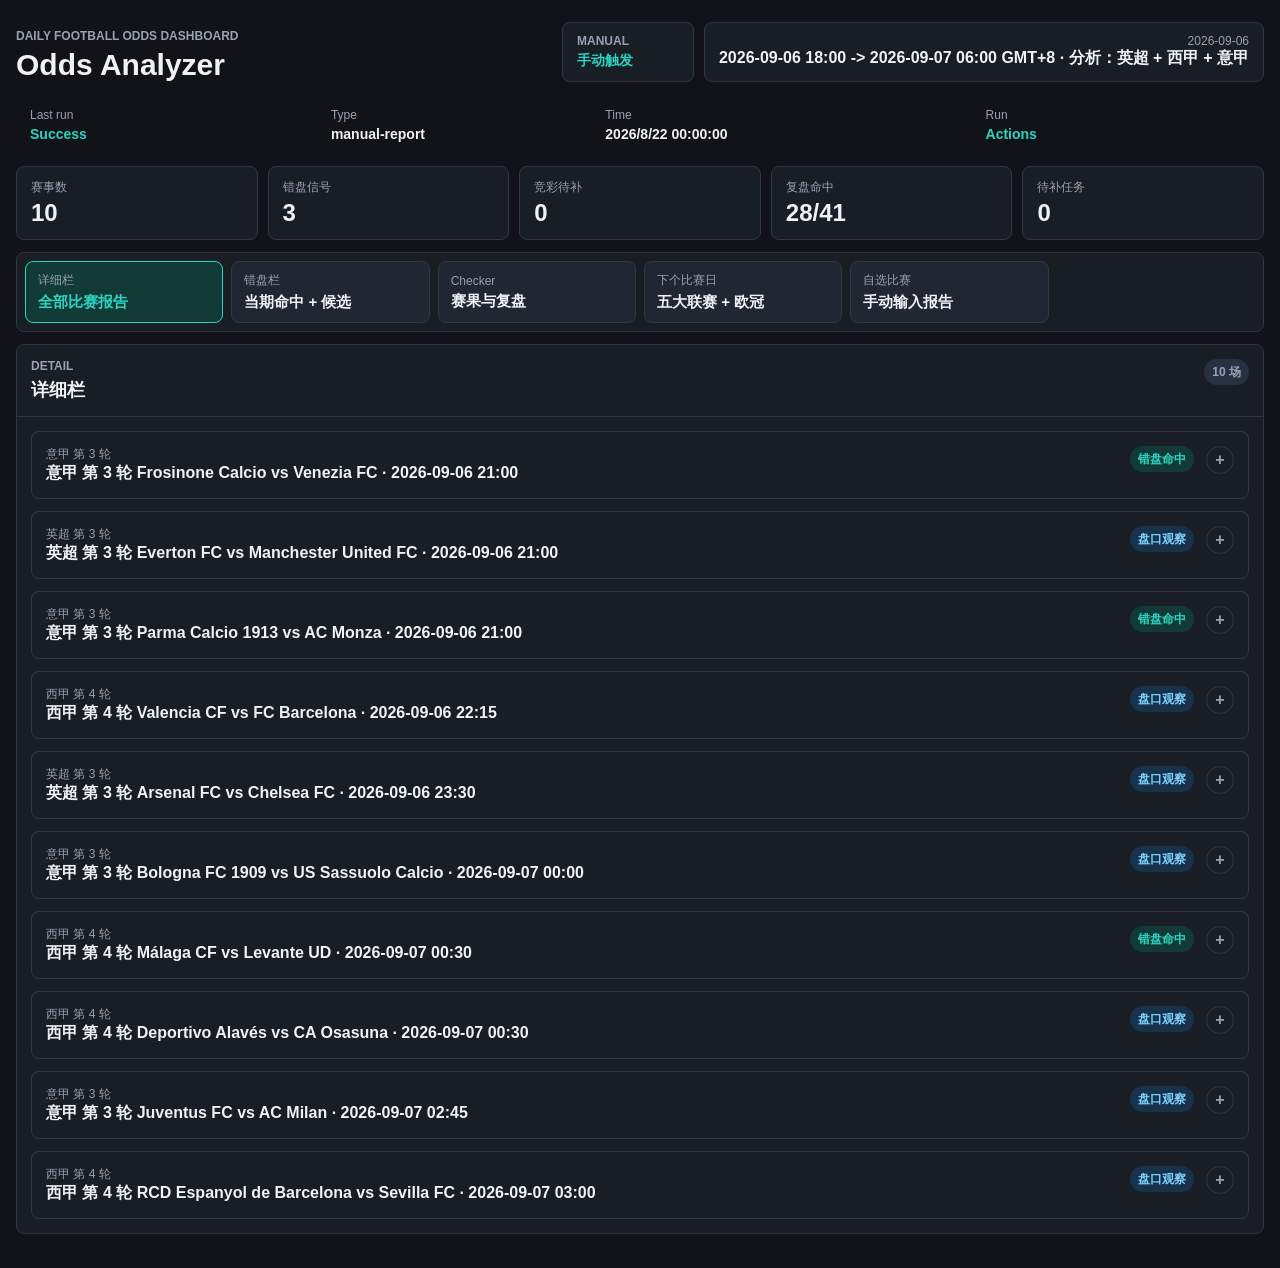
==== dashboard/index.html @ 182e9ae4 "Narrow mismatch pairs using independent snapshot evidence" ====
<!doctype html>
<html lang="zh-CN">
  <head>
    <meta charset="utf-8" />
    <meta name="viewport" content="width=device-width, initial-scale=1" />
    <title>Odds Analyzer</title>
    <link rel="stylesheet" href="./styles.css" />
  </head>
  <body>
    <main class="shell">
      <header class="topbar">
        <div>
          <p class="eyebrow">Daily Football Odds Dashboard</p>
          <h1>Odds Analyzer</h1>
        </div>
        <div class="top-actions">
          <a class="manual-trigger" href="https://github.com/linyinzhou/odds-analyzer/actions/workflows/manual-report.yml" target="_blank" rel="noreferrer">
            <span>Manual</span>
            <strong>手动触发</strong>
          </a>
          <div class="slate">
            <span id="slateDate">--</span>
            <strong id="slateWindow">--</strong>
          </div>
        </div>
      </header>

      <section class="run-status" aria-label="最近运行状态">
        <div>
          <span>Last run</span>
          <strong id="runStatusLabel">读取中</strong>
        </div>
        <div>
          <span>Type</span>
          <strong id="runType">--</strong>
        </div>
        <div>
          <span>Time</span>
          <strong id="runUpdatedAt">--</strong>
        </div>
        <div>
          <span>Run</span>
          <a id="runLink" href="https://github.com/linyinzhou/odds-analyzer/actions" target="_blank" rel="noreferrer">Actions</a>
        </div>
      </section>

      <section class="summary-grid" aria-label="今日赛事概览">
        <article>
          <span>赛事数</span>
          <strong id="totalMatches">0</strong>
        </article>
        <article>
          <span>错盘信号</span>
          <strong id="mismatchMatches">0</strong>
        </article>
        <article>
          <span>竞彩待补</span>
          <strong id="pendingMatches">0</strong>
        </article>
        <article>
          <span>复盘命中</span>
          <strong id="checkerCount">0/0</strong>
        </article>
        <article>
          <span>待补任务</span>
          <strong id="fallbackCount">0</strong>
        </article>
      </section>

      <section class="view-shell">
        <nav class="view-nav" aria-label="栏目">
          <button class="view-button active" data-view="detail">
            <span>详细栏</span>
            <strong>全部比赛报告</strong>
          </button>
          <button class="view-button" data-view="mismatch">
            <span>错盘栏</span>
            <strong>当期命中 + 候选</strong>
          </button>
          <button class="view-button" data-view="checker">
            <span>Checker</span>
            <strong>赛果与复盘</strong>
          </button>
          <button class="view-button" data-view="schedule">
            <span>下个比赛日</span>
            <strong>五大联赛 + 欧冠</strong>
          </button>
          <button class="view-button" data-view="adhoc">
            <span>自选比赛</span>
            <strong>手动输入报告</strong>
          </button>
        </nav>

        <section class="panel" aria-live="polite">
          <div class="panel-head">
            <div>
              <p id="viewEyebrow" class="eyebrow">Detail</p>
              <h2 id="viewTitle">详细栏</h2>
            </div>
            <span id="viewCounter" class="counter">0</span>
          </div>
          <div id="viewBody" class="panel-body"></div>
        </section>
      </section>
    </main>

    <script src="./mismatch-parlays.js?v=20260913-mismatch-parlays-4"></script>
    <script src="./app.js?v=20260913-mismatch-parlays-4"></script>
  </body>
</html>
---- dashboard/styles.css ----
:root {
  color-scheme: dark;
  --bg: #111318;
  --panel: #191d24;
  --panel-soft: #202632;
  --text: #eef2f7;
  --muted: #98a2b3;
  --line: #303846;
  --accent: #2dd4bf;
  --accent-weak: #123b38;
  --warn: #fbbf24;
  --warn-weak: #3b2d12;
  --danger: #fb7185;
  --danger-weak: #3f1c25;
  --watch: #7dd3fc;
  --watch-weak: #17324a;
}

* {
  box-sizing: border-box;
}

body {
  margin: 0;
  background: var(--bg);
  color: var(--text);
  font-family:
    Inter, "Segoe UI", "Microsoft YaHei", "PingFang SC", Arial, sans-serif;
}

button,
input,
select,
table {
  font: inherit;
}

button {
  color: inherit;
}

.shell {
  width: min(1380px, calc(100% - 32px));
  margin: 0 auto;
  padding: 22px 0 34px;
}

.topbar {
  display: flex;
  align-items: flex-end;
  justify-content: space-between;
  gap: 16px;
  margin-bottom: 14px;
}

.eyebrow {
  margin: 0 0 5px;
  color: var(--muted);
  font-size: 12px;
  font-weight: 700;
  letter-spacing: 0;
  text-transform: uppercase;
}

h1,
h2,
h3,
h4,
p {
  margin: 0;
  letter-spacing: 0;
}

h1 {
  font-size: 30px;
}

h2 {
  font-size: 18px;
}

h3 {
  font-size: 16px;
}

h4 {
  margin-bottom: 9px;
  font-size: 14px;
}

.slate,
.manual-trigger,
.summary-grid article,
.view-nav,
.panel,
.match-report,
.mismatch-row,
.checker-item {
  background: var(--panel);
  border: 1px solid var(--line);
  border-radius: 8px;
}


.top-actions {
  display: flex;
  align-items: stretch;
  gap: 10px;
}

.manual-trigger {
  min-width: 132px;
  padding: 11px 14px;
  color: inherit;
  text-align: left;
  text-decoration: none;
}

.manual-trigger span {
  display: block;
  color: var(--muted);
  font-size: 12px;
  font-weight: 700;
  letter-spacing: 0;
  text-transform: uppercase;
}

.manual-trigger strong {
  display: block;
  margin-top: 4px;
  color: var(--accent);
  font-size: 14px;
}

.manual-trigger:hover {
  border-color: var(--accent);
  background: var(--accent-weak);
}
.slate {
  min-width: 280px;
  padding: 11px 14px;
  text-align: right;
}

.slate span,
.summary-grid span,
.info-grid span,
.market-grid span,
.report-head span,
.mismatch-row span,
.checker-item span,
.checker-tools span,
.schedule-note span,
.schedule-competition span,
.fixture-row span {
  display: block;
  color: var(--muted);
  font-size: 12px;
}


.run-status {
  display: grid;
  grid-template-columns: 1.1fr 1fr 1.4fr 1fr;
  gap: 10px;
  margin-bottom: 12px;
  padding: 12px 14px;
}

.run-status span {
  display: block;
  color: var(--muted);
  font-size: 12px;
}

.run-status strong,
.run-status a {
  display: block;
  margin-top: 4px;
  color: var(--text);
  font-size: 14px;
  font-weight: 700;
  text-decoration: none;
}

.run-status a {
  color: var(--accent);
}

.run-state.success {
  color: var(--accent);
}

.run-state.failure,
.run-state.failed {
  color: var(--danger);
}

.run-state.in_progress,
.run-state.running {
  color: var(--watch);
}
.summary-grid {
  display: grid;
  grid-template-columns: repeat(5, minmax(0, 1fr));
  gap: 10px;
  margin-bottom: 12px;
}

.summary-grid article {
  padding: 12px 14px;
}

.summary-grid strong {
  display: block;
  margin-top: 3px;
  font-size: 24px;
}

.view-shell {
  display: grid;
  gap: 12px;
}

.view-nav {
  display: grid;
  grid-template-columns: repeat(6, minmax(0, 1fr));
  gap: 8px;
  padding: 8px;
}

.view-button {
  min-height: 62px;
  border: 1px solid var(--line);
  border-radius: 8px;
  background: var(--panel-soft);
  text-align: left;
  cursor: pointer;
  padding: 10px 12px;
}

.view-button span {
  display: block;
  color: var(--muted);
  font-size: 12px;
}

.view-button strong {
  display: block;
  margin-top: 4px;
  font-size: 15px;
}

.view-button:hover,
.view-button.active {
  border-color: var(--accent);
  background: var(--accent-weak);
}

.view-button.active strong {
  color: var(--accent);
}

.panel {
  min-width: 0;
}

.panel-head {
  display: flex;
  align-items: flex-start;
  justify-content: space-between;
  gap: 10px;
  min-height: 62px;
  padding: 14px;
  border-bottom: 1px solid var(--line);
}

.panel-body {
  padding: 14px;
}

.report-list,
.checker-list {
  display: grid;
  gap: 12px;
}

.match-report,
.mismatch-row,
.checker-item {
  padding: 14px;
}

.match-report {
  padding: 0;
}

.match-report[open] {
  border-color: #3f4a5c;
}

.match-report section + section,
.match-report .muted {
  margin-top: 14px;
}

.report-head,
.checker-item header,
.mismatch-row header {
  display: flex;
  align-items: flex-start;
  justify-content: space-between;
  gap: 12px;
  margin-bottom: 12px;
}

.report-head {
  min-height: 62px;
  margin-bottom: 0;
  padding: 14px;
  cursor: pointer;
  list-style: none;
}

.report-head::-webkit-details-marker {
  display: none;
}

.report-head::after {
  content: "+";
  flex: 0 0 auto;
  display: inline-flex;
  align-items: center;
  justify-content: center;
  width: 26px;
  height: 26px;
  border: 1px solid var(--line);
  border-radius: 999px;
  color: var(--muted);
  font-weight: 700;
}

.match-report[open] .report-head {
  border-bottom: 1px solid var(--line);
}

.match-report[open] .report-head::after {
  content: "-";
  color: var(--accent);
  border-color: var(--accent);
}

.report-head .tag {
  margin-left: auto;
}

.report-content {
  padding: 14px;
}

.info-grid,
.market-grid {
  display: grid;
  grid-template-columns: repeat(4, minmax(0, 1fr));
  gap: 8px;
}

.market-grid {
  grid-template-columns: repeat(4, minmax(0, 1fr));
}

.info-grid div,
.market-grid div,
.recommendation,
.checker-tools {
  border: 1px solid var(--line);
  border-radius: 8px;
  padding: 10px;
  background: var(--panel-soft);
}

.info-grid strong,
.market-grid strong {
  display: block;
  margin-top: 3px;
  font-size: 13px;
  line-height: 1.4;
}

.compare-table {
  width: 100%;
  border-collapse: collapse;
  table-layout: fixed;
}

.compare-table th,
.compare-table td {
  border: 1px solid var(--line);
  padding: 10px;
  text-align: left;
  vertical-align: top;
}

.compare-table th {
  background: var(--panel-soft);
  font-size: 13px;
}

.compare-table td {
  color: #d0d5dd;
  font-size: 13px;
  line-height: 1.55;
}

.market-read,
.recommendation p,
.mismatch-row p,
.checker-item p,
.muted {
  color: #d0d5dd;
  font-size: 13px;
  line-height: 1.55;
}

.market-read {
  margin-top: 9px;
}

.recommendation p + p {
  margin-top: 8px;
}

.mismatch-row + .mismatch-row {
  margin-top: 10px;
}

.mismatch-row .market-grid {
  margin-bottom: 10px;
}

.pick {
  display: block;
  margin-top: 8px;
  color: var(--accent);
  font-size: 14px;
}

.checker-tools {
  display: flex;
  align-items: center;
  justify-content: space-between;
  gap: 12px;
  margin-bottom: 12px;
}

.learning-panel {
  border: 1px solid var(--line);
  border-radius: 8px;
  background: var(--panel-soft);
  padding: 12px;
  margin-bottom: 12px;
}

.learning-panel > div:first-child {
  margin-bottom: 10px;
}

.learning-panel span {
  display: block;
  color: var(--muted);
  font-size: 12px;
}

.learning-grid {
  display: grid;
  grid-template-columns: repeat(4, minmax(0, 1fr));
  gap: 8px;
}

.frozen-evaluation .learning-grid {
  grid-template-columns: repeat(auto-fit, minmax(210px, 1fr));
}

.learning-grid article {
  border: 1px solid var(--line);
  border-radius: 8px;
  padding: 10px;
  background: #111827;
}

.learning-grid strong,
.learning-grid em {
  display: block;
  margin-top: 4px;
}

.learning-grid em {
  color: var(--accent);
  font-size: 13px;
  font-style: normal;
}

.checker-result {
  display: grid;
  grid-template-columns: 160px 150px 1fr;
  gap: 8px;
  margin-top: 10px;
}

.checker-result label {
  display: grid;
  gap: 5px;
}

.checker-result input,
.checker-result select {
  width: 100%;
  min-height: 38px;
  border: 1px solid var(--line);
  border-radius: 8px;
  background: #111827;
  color: var(--text);
  padding: 7px 9px;
}

.pagination {
  display: flex;
  align-items: center;
  justify-content: center;
  gap: 10px;
  margin-top: 12px;
}

.pagination button {
  min-width: 78px;
  min-height: 34px;
  border: 1px solid var(--line);
  border-radius: 8px;
  background: var(--panel-soft);
  cursor: pointer;
}

.pagination button:disabled {
  cursor: not-allowed;
  opacity: 0.45;
}

.pagination span {
  color: var(--muted);
  font-size: 13px;
}

.tag,
.counter {
  display: inline-flex;
  align-items: center;
  justify-content: center;
  min-height: 26px;
  padding: 4px 8px;
  border-radius: 999px;
  background: #273142;
  color: var(--muted);
  font-size: 12px;
  font-style: normal;
  font-weight: 700;
  white-space: nowrap;
}

.tag.mismatch {
  background: var(--accent-weak);
  color: var(--accent);
}

.tag.pending {
  background: var(--warn-weak);
  color: var(--warn);
}

.tag.watch {
  background: var(--watch-weak);
  color: var(--watch);
}

.tag.no-value {
  background: var(--danger-weak);
  color: var(--danger);
}

.empty {
  color: var(--muted);
  font-size: 13px;
}

@media (max-width: 860px) {
  .topbar {
    display: block;
  }

  .top-actions {
    margin-top: 12px;
    display: grid;
    grid-template-columns: 1fr;
  }

  .slate {
    text-align: left;
  }

  .summary-grid,
  .view-nav,
  .info-grid,
  .market-grid,
  .learning-grid,
  .checker-result {
    grid-template-columns: 1fr;
  }
}

@media (max-width: 640px) {
  .shell {
    width: min(100% - 20px, 1380px);
    padding-top: 16px;
  }

  h1 {
    font-size: 24px;
  }

  .report-head,
  .checker-item header,
  .mismatch-row header,
  .checker-tools {
    display: block;
  }

  .tag,
  .counter {
    margin-top: 8px;
  }
}

.schedule-note,
.schedule-competition {
  border: 1px solid var(--line);
  border-radius: 8px;
  background: var(--panel);
  padding: 14px;
}

.schedule-note {
  margin-bottom: 12px;
}

.schedule-note p {
  margin-top: 6px;
  color: #d0d5dd;
  font-size: 13px;
  line-height: 1.55;
}

.schedule-list {
  display: grid;
  gap: 12px;
}

.schedule-competition header {
  display: flex;
  align-items: flex-start;
  justify-content: space-between;
  gap: 12px;
  margin-bottom: 10px;
}

.fixture-table {
  display: grid;
  gap: 8px;
}

.fixture-row {
  display: grid;
  grid-template-columns: 120px minmax(0, 1fr) 150px;
  align-items: center;
  gap: 10px;
  border: 1px solid var(--line);
  border-radius: 8px;
  background: var(--panel-soft);
  padding: 10px;
}

.fixture-row strong {
  overflow: hidden;
  text-overflow: ellipsis;
  white-space: nowrap;
}

.fixture-row em {
  color: var(--muted);
  font-size: 12px;
  font-style: normal;
  text-align: right;
}

.staking-plan { margin-top: 12px; padding: 12px; border: 1px solid var(--line); border-radius: 8px; }
.staking-plan h4 { margin: 0 0 8px; }
.staking-plan .table-wrap { overflow-x: auto; }
.staking-plan table { width: 100%; border-collapse: collapse; }
.staking-plan th, .staking-plan td { padding: 6px; text-align: left; border-bottom: 1px solid var(--line); }

.parlay-table { max-height: 480px; overflow: auto; }
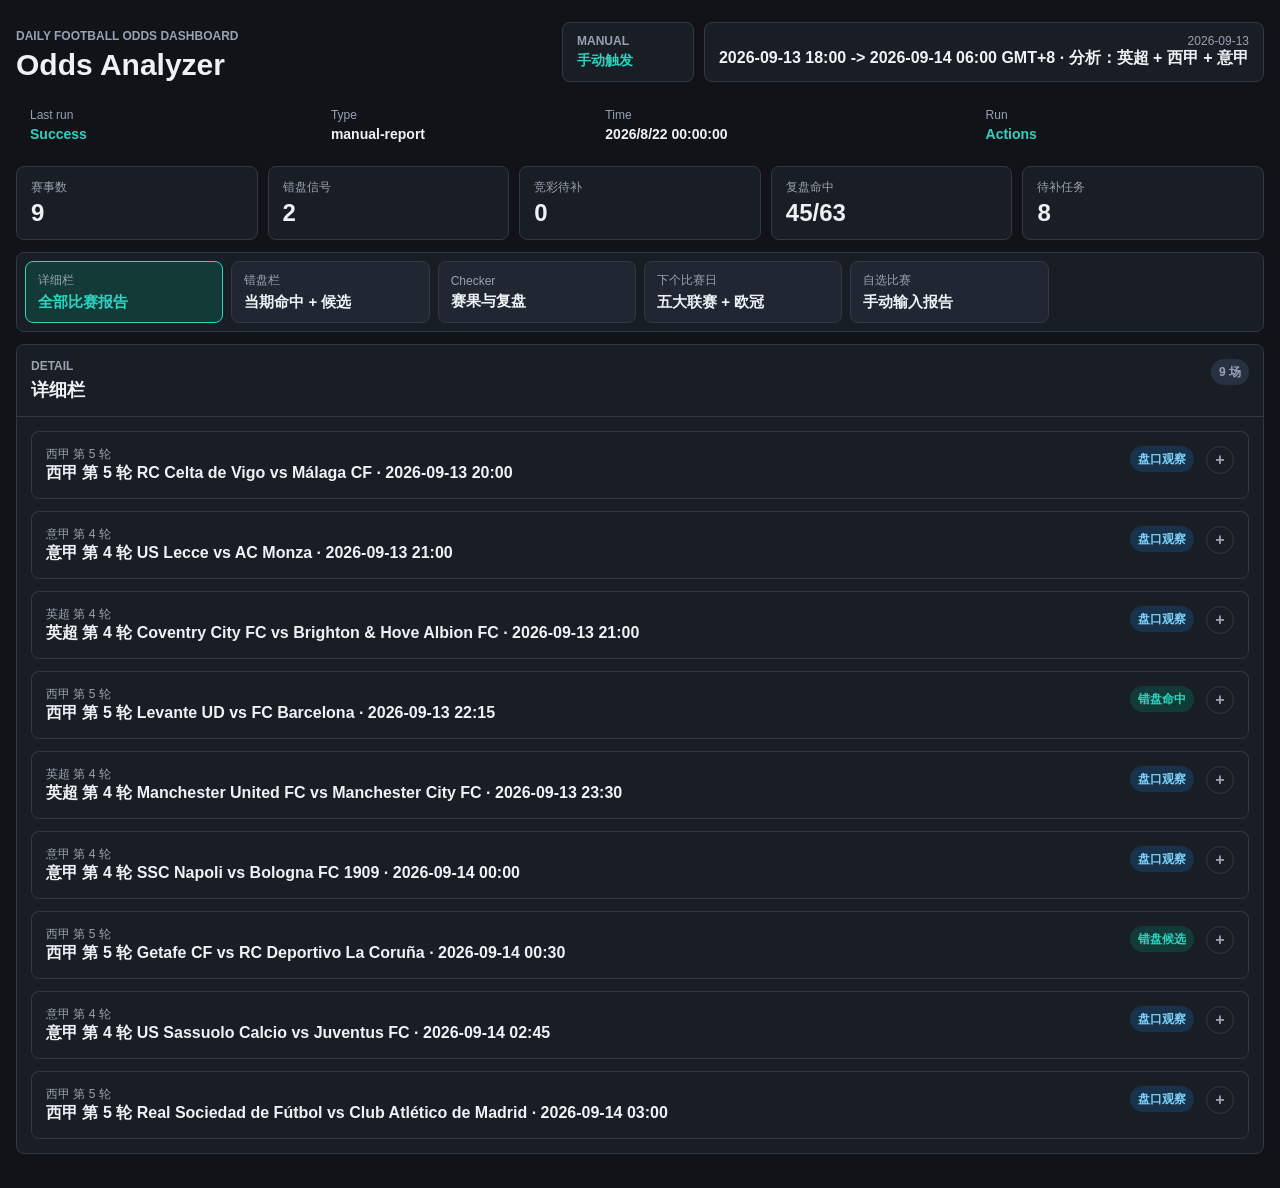
==== commit 987d2017: "Sort parlay plans by descending pass size" ====
--- a/dashboard/index.html
+++ b/dashboard/index.html
@@ -104,7 +104,7 @@
       </section>
     </main>
 
-    <script src="./mismatch-parlays.js?v=20260913-mismatch-parlays-4"></script>
-    <script src="./app.js?v=20260913-mismatch-parlays-4"></script>
+    <script src="./mismatch-parlays.js?v=20260920-parlay-order-1"></script>
+    <script src="./app.js?v=20260920-parlay-order-1"></script>
   </body>
 </html>
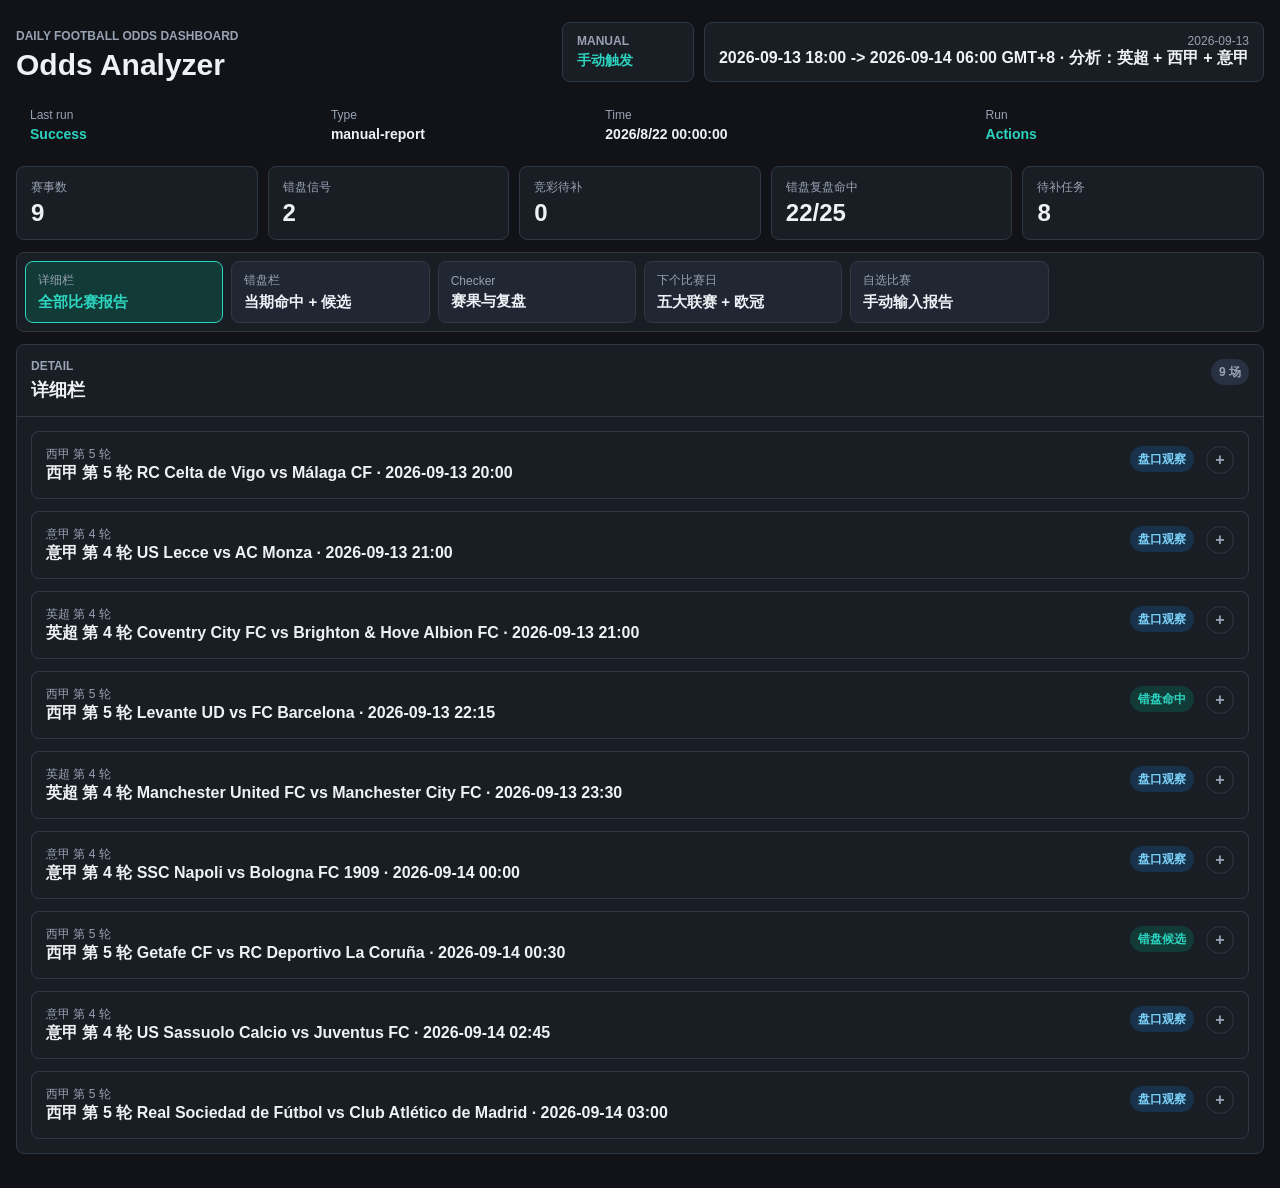
==== commit e62ce304: "Focus reporting and review on mismatches from next run [skip ci]" ====
--- a/dashboard/index.html
+++ b/dashboard/index.html
@@ -58,7 +58,7 @@
           <strong id="pendingMatches">0</strong>
         </article>
         <article>
-          <span>复盘命中</span>
+          <span>错盘复盘命中</span>
           <strong id="checkerCount">0/0</strong>
         </article>
         <article>
@@ -105,6 +105,7 @@
     </main>
 
     <script src="./mismatch-parlays.js?v=20260920-parlay-order-1"></script>
-    <script src="./app.js?v=20260920-parlay-order-1"></script>
+    <script src="./app.js?v=20261013-season-model-1"></script>
   </body>
 </html>
+
